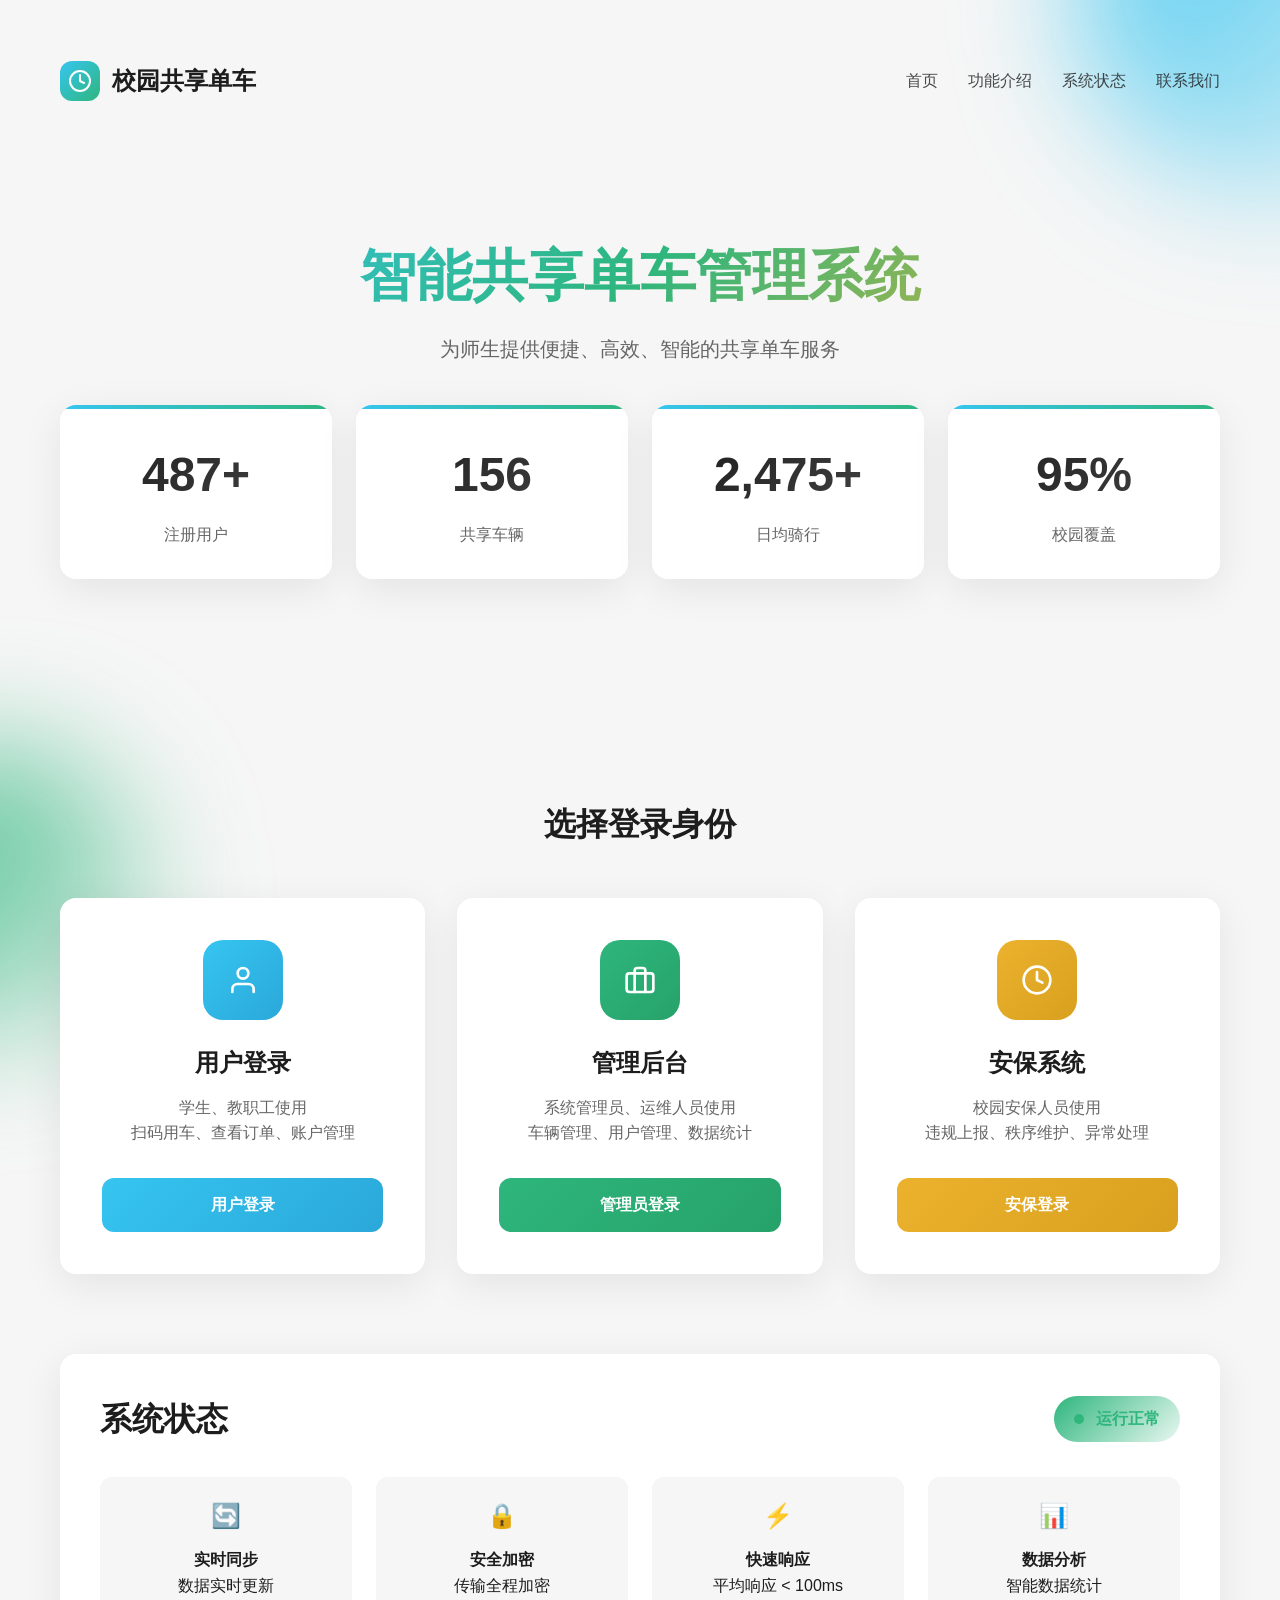
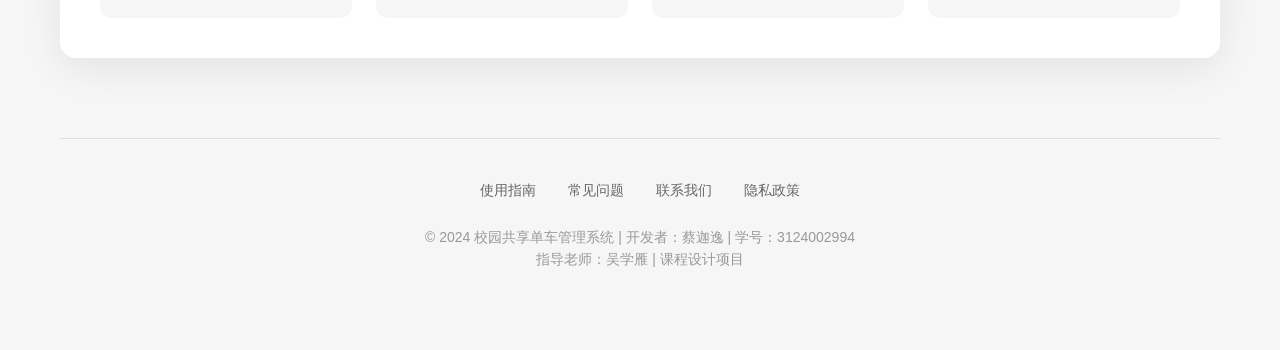
==== projects/bike-system/src/main/resources/static/index.html @ d414bac1 "Add-campus-bike-management-system" ====
<!DOCTYPE html>
<html lang="zh-CN">
<head>
    <meta charset="UTF-8">
    <meta name="viewport" content="width=device-width, initial-scale=1.0">
    <title>校园共享单车系统</title>
    <style>
        * {
            margin: 0;
            padding: 0;
            box-sizing: border-box;
            font-family: 'Microsoft YaHei', 'PingFang SC', 'Helvetica Neue', sans-serif;
        }

        :root {
            --primary: #36C5F0;    /* Slack蓝色 */
            --secondary: #2EB67D;  /* Slack绿色 */
            --accent: #ECB22E;     /* Slack黄色 */
            --danger: #E01E5A;     /* Slack红色 */
            --dark: #1D1D1D;       /* 深灰色 */
            --light: #F6F6F6;      /* 浅灰色 */
            --card-bg: #FFFFFF;    /* 卡片背景 */
            --shadow: 0 10px 40px rgba(0, 0, 0, 0.08);
            --radius: 16px;
        }

        body {
            background: var(--light);
            color: var(--dark);
            line-height: 1.6;
            min-height: 100vh;
            position: relative;
            overflow-x: hidden;
        }

        /* 背景装饰 */
        .bg-decorations {
            position: fixed;
            top: 0;
            left: 0;
            width: 100%;
            height: 100%;
            z-index: -1;
            pointer-events: none;
        }

        .bg-circle {
            position: absolute;
            border-radius: 50%;
            background: linear-gradient(135deg, var(--primary) 0%, rgba(54, 197, 240, 0.1) 100%);
            filter: blur(60px);
        }

        .circle-1 {
            width: 400px;
            height: 400px;
            top: -200px;
            right: -200px;
        }

        .circle-2 {
            width: 300px;
            height: 300px;
            bottom: -150px;
            left: -150px;
            background: linear-gradient(135deg, var(--secondary) 0%, rgba(46, 182, 125, 0.1) 100%);
        }

        /* 主容器 */
        .main-container {
            max-width: 1200px;
            margin: 0 auto;
            padding: 40px 20px;
            position: relative;
            z-index: 1;
        }

        /* 导航栏 */
        .navbar {
            display: flex;
            justify-content: space-between;
            align-items: center;
            padding: 20px 0;
            margin-bottom: 60px;
        }

        .logo {
            display: flex;
            align-items: center;
            gap: 12px;
            font-size: 24px;
            font-weight: 700;
            color: var(--dark);
            text-decoration: none;
        }

        .logo-icon {
            background: linear-gradient(135deg, var(--primary) 0%, var(--secondary) 100%);
            width: 40px;
            height: 40px;
            border-radius: 12px;
            display: flex;
            align-items: center;
            justify-content: center;
            color: white;
            font-size: 22px;
        }

        .nav-links {
            display: flex;
            gap: 30px;
            align-items: center;
        }

        .nav-link {
            color: var(--dark);
            text-decoration: none;
            font-weight: 500;
            font-size: 16px;
            opacity: 0.8;
            transition: all 0.3s ease;
            padding: 8px 0;
            position: relative;
        }

        .nav-link:hover {
            opacity: 1;
            color: var(--primary);
        }

        .nav-link.active {
            opacity: 1;
            color: var(--primary);
        }

        .nav-link.active::after {
            content: '';
            position: absolute;
            bottom: -2px;
            left: 0;
            width: 100%;
            height: 2px;
            background: var(--primary);
            border-radius: 1px;
        }

        /* 英雄区域 */
        .hero {
            text-align: center;
            padding: 60px 0;
            margin-bottom: 80px;
        }

        .hero h1 {
            font-size: 56px;
            font-weight: 800;
            line-height: 1.2;
            margin-bottom: 24px;
            background: linear-gradient(135deg, var(--primary) 0%, var(--secondary) 50%, var(--accent) 100%);
            -webkit-background-clip: text;
            -webkit-text-fill-color: transparent;
            background-clip: text;
        }

        .hero-subtitle {
            font-size: 20px;
            color: #666;
            max-width: 600px;
            margin: 0 auto 40px;
            line-height: 1.6;
        }

        /* 统计卡片 */
        .stats-grid {
            display: grid;
            grid-template-columns: repeat(auto-fit, minmax(250px, 1fr));
            gap: 24px;
            margin-bottom: 80px;
        }

        .stat-card {
            background: var(--card-bg);
            border-radius: var(--radius);
            padding: 32px;
            box-shadow: var(--shadow);
            transition: all 0.3s ease;
            text-align: center;
            position: relative;
            overflow: hidden;
        }

        .stat-card:hover {
            transform: translateY(-8px);
            box-shadow: 0 20px 60px rgba(0, 0, 0, 0.12);
        }

        .stat-card::before {
            content: '';
            position: absolute;
            top: 0;
            left: 0;
            width: 100%;
            height: 4px;
            background: linear-gradient(90deg, var(--primary) 0%, var(--secondary) 100%);
        }

        .stat-number {
            font-size: 48px;
            font-weight: 800;
            margin-bottom: 8px;
            background: linear-gradient(135deg, var(--dark) 0%, #444 100%);
            -webkit-background-clip: text;
            -webkit-text-fill-color: transparent;
        }

        .stat-label {
            font-size: 16px;
            color: #666;
            font-weight: 500;
        }

        /* 登录卡片 */
        .login-section {
            margin-bottom: 80px;
        }

        .section-title {
            font-size: 32px;
            font-weight: 700;
            text-align: center;
            margin-bottom: 48px;
            color: var(--dark);
        }

        .login-cards {
            display: grid;
            grid-template-columns: repeat(auto-fit, minmax(300px, 1fr));
            gap: 32px;
        }

        .login-card {
            background: var(--card-bg);
            border-radius: var(--radius);
            padding: 40px;
            box-shadow: var(--shadow);
            text-align: center;
            transition: all 0.3s ease;
            border: 2px solid transparent;
            position: relative;
            overflow: hidden;
        }

        .login-card:hover {
            transform: translateY(-8px);
            border-color: var(--primary);
            box-shadow: 0 20px 60px rgba(0, 0, 0, 0.1);
        }

        .login-icon {
            width: 80px;
            height: 80px;
            border-radius: 20px;
            display: flex;
            align-items: center;
            justify-content: center;
            margin: 0 auto 24px;
            font-size: 32px;
            color: white;
        }

        .login-card.user .login-icon {
            background: linear-gradient(135deg, var(--primary) 0%, #2AA8D9 100%);
        }

        .login-card.admin .login-icon {
            background: linear-gradient(135deg, var(--secondary) 0%, #26A269 100%);
        }

        .login-card.security .login-icon {
            background: linear-gradient(135deg, var(--accent) 0%, #D8A01E 100%);
        }

        .login-card h3 {
            font-size: 24px;
            font-weight: 700;
            margin-bottom: 12px;
            color: var(--dark);
        }

        .login-card p {
            color: #666;
            margin-bottom: 32px;
            line-height: 1.6;
        }

        .login-btn {
            display: inline-block;
            padding: 14px 32px;
            background: linear-gradient(135deg, var(--primary) 0%, var(--secondary) 100%);
            color: white;
            text-decoration: none;
            border-radius: 12px;
            font-weight: 600;
            font-size: 16px;
            transition: all 0.3s ease;
            border: none;
            cursor: pointer;
            width: 100%;
        }

        .login-btn:hover {
            transform: translateY(-2px);
            box-shadow: 0 10px 30px rgba(54, 197, 240, 0.3);
        }

        .login-card.user .login-btn {
            background: linear-gradient(135deg, var(--primary) 0%, #2AA8D9 100%);
        }

        .login-card.admin .login-btn {
            background: linear-gradient(135deg, var(--secondary) 0%, #26A269 100%);
        }

        .login-card.security .login-btn {
            background: linear-gradient(135deg, var(--accent) 0%, #D8A01E 100%);
        }

        /* 系统状态 */
        .system-status {
            background: var(--card-bg);
            border-radius: var(--radius);
            padding: 40px;
            box-shadow: var(--shadow);
            margin-bottom: 80px;
        }

        .status-header {
            display: flex;
            justify-content: space-between;
            align-items: center;
            margin-bottom: 32px;
        }

        .status-indicator {
            display: flex;
            align-items: center;
            gap: 12px;
            padding: 10px 20px;
            background: linear-gradient(135deg, var(--secondary) 0%, rgba(46, 182, 125, 0.1) 100%);
            border-radius: 50px;
            font-weight: 600;
            color: var(--secondary);
        }

        .status-dot {
            width: 10px;
            height: 10px;
            border-radius: 50%;
            background: var(--secondary);
            animation: pulse 2s infinite;
        }

        @keyframes pulse {
            0%, 100% { opacity: 1; }
            50% { opacity: 0.5; }
        }

        .status-grid {
            display: grid;
            grid-template-columns: repeat(auto-fit, minmax(200px, 1fr));
            gap: 24px;
        }

        .status-item {
            padding: 20px;
            background: var(--light);
            border-radius: 12px;
            display: flex;
            flex-direction: column;
            align-items: center;
            text-align: center;
        }

        .status-item .icon {
            font-size: 24px;
            margin-bottom: 12px;
            color: var(--primary);
        }

        /* 页脚 */
        footer {
            text-align: center;
            padding: 40px 0;
            color: #666;
            border-top: 1px solid rgba(0, 0, 0, 0.1);
            margin-top: 80px;
        }

        .footer-links {
            display: flex;
            justify-content: center;
            gap: 32px;
            margin-bottom: 24px;
        }

        .footer-link {
            color: #666;
            text-decoration: none;
            font-size: 14px;
            transition: color 0.3s ease;
        }

        .footer-link:hover {
            color: var(--primary);
        }

        .copyright {
            font-size: 14px;
            color: #999;
        }

        /* 响应式设计 */
        @media (max-width: 768px) {
            .navbar {
                flex-direction: column;
                gap: 20px;
                margin-bottom: 40px;
            }

            .nav-links {
                gap: 20px;
                flex-wrap: wrap;
                justify-content: center;
            }

            .hero h1 {
                font-size: 36px;
            }

            .hero-subtitle {
                font-size: 16px;
                padding: 0 20px;
            }

            .login-cards {
                grid-template-columns: 1fr;
                padding: 0 20px;
            }

            .stats-grid {
                grid-template-columns: 1fr;
                padding: 0 20px;
            }

            .system-status {
                margin: 0 20px 40px;
            }
        }
    </style>
</head>
<body>
<!-- 背景装饰 -->
<div class="bg-decorations">
    <div class="bg-circle circle-1"></div>
    <div class="bg-circle circle-2"></div>
</div>

<!-- 主容器 -->
<div class="main-container">
    <!-- 导航栏 -->
    <nav class="navbar">
        <a href="#" class="logo">
            <div class="logo-icon">
                <svg viewBox="0 0 24 24" width="24" height="24" stroke="currentColor" stroke-width="2" fill="none" stroke-linecap="round" stroke-linejoin="round">
                    <circle cx="12" cy="12" r="10"></circle>
                    <polyline points="12 6 12 12 16 14"></polyline>
                </svg>
            </div>
            <span>校园共享单车</span>
        </a>

        <div class="nav-links">
            <a href="#" class="nav-link active">首页</a>
            <a href="#features" class="nav-link">功能介绍</a>
            <a href="#status" class="nav-link">系统状态</a>
            <a href="#contact" class="nav-link">联系我们</a>
        </div>
    </nav>

    <!-- 英雄区域 -->
    <section class="hero">
        <h1>智能共享单车管理系统</h1>
        <p class="hero-subtitle">

            为师生提供便捷、高效、智能的共享单车服务
        </p>
        <div class="stats-grid">
            <div class="stat-card">
                <div class="stat-number" id="total-users">1500+</div>
                <div class="stat-label">注册用户</div>
            </div>
            <div class="stat-card">
                <div class="stat-number" id="total-bikes">500+</div>
                <div class="stat-label">共享车辆</div>
            </div>
            <div class="stat-card">
                <div class="stat-number" id="daily-rides">8000+</div>
                <div class="stat-label">日均骑行</div>
            </div>
            <div class="stat-card">
                <div class="stat-number" id="coverage">95%</div>
                <div class="stat-label">校园覆盖</div>
            </div>
        </div>
    </section>

    <!-- 登录卡片 -->
    <section class="login-section" id="features">
        <h2 class="section-title">选择登录身份</h2>
        <div class="login-cards">
            <!-- 用户登录 -->
            <div class="login-card user">
                <div class="login-icon">
                    <svg viewBox="0 0 24 24" width="32" height="32" stroke="currentColor" stroke-width="2" fill="none" stroke-linecap="round" stroke-linejoin="round">
                        <path d="M20 21v-2a4 4 0 0 0-4-4H8a4 4 0 0 0-4 4v2"></path>
                        <circle cx="12" cy="7" r="4"></circle>
                    </svg>
                </div>
                <h3>用户登录</h3>
                <p>
                    学生、教职工使用<br>
                    扫码用车、查看订单、账户管理
                </p>
                <a href="user-login.html" class="login-btn">用户登录</a>
            </div>

            <!-- 管理员登录 -->
            <div class="login-card admin">
                <div class="login-icon">
                    <svg viewBox="0 0 24 24" width="32" height="32" stroke="currentColor" stroke-width="2" fill="none" stroke-linecap="round" stroke-linejoin="round">
                        <rect x="2" y="7" width="20" height="14" rx="2" ry="2"></rect>
                        <path d="M16 21V5a2 2 0 0 0-2-2h-4a2 2 0 0 0-2 2v16"></path>
                    </svg>
                </div>
                <h3>管理后台</h3>
                <p>
                    系统管理员、运维人员使用<br>
                    车辆管理、用户管理、数据统计
                </p>
                <a href="admin-login.html" class="login-btn">管理员登录</a>
            </div>

            <!-- 安保登录 -->
            <div class="login-card security">
                <div class="login-icon">
                    <svg viewBox="0 0 24 24" width="32" height="32" stroke="currentColor" stroke-width="2" fill="none" stroke-linecap="round" stroke-linejoin="round">
                        <circle cx="12" cy="12" r="10"></circle>
                        <polyline points="12 6 12 12 16 14"></polyline>
                    </svg>
                </div>
                <h3>安保系统</h3>
                <p>
                    校园安保人员使用<br>
                    违规上报、秩序维护、异常处理
                </p>
                <a href="security-login.html" class="login-btn">安保登录</a>
            </div>
        </div>
    </section>

    <!-- 系统状态 -->
    <section class="system-status" id="status">
        <div class="status-header">
            <h2 class="section-title" style="text-align: left; margin: 0;">系统状态</h2>
            <div class="status-indicator">
                <span class="status-dot"></span>
                <span>运行正常</span>
            </div>
        </div>

        <div class="status-grid">
            <div class="status-item">
                <div class="icon">🔄</div>
                <h4>实时同步</h4>
                <p>数据实时更新</p>
            </div>
            <div class="status-item">
                <div class="icon">🔒</div>
                <h4>安全加密</h4>
                <p>传输全程加密</p>
            </div>
            <div class="status-item">
                <div class="icon">⚡</div>
                <h4>快速响应</h4>
                <p>平均响应 &lt; 100ms</p>
            </div>
            <div class="status-item">
                <div class="icon">📊</div>
                <h4>数据分析</h4>
                <p>智能数据统计</p>
            </div>
        </div>
    </section>

    <!-- 页脚 -->
    <footer id="contact">
        <div class="footer-links">
            <a href="#" class="footer-link">使用指南</a>
            <a href="#" class="footer-link">常见问题</a>
            <a href="#" class="footer-link">联系我们</a>
            <a href="#" class="footer-link">隐私政策</a>
        </div>
        <p class="copyright">
            © 2024 校园共享单车管理系统 | 开发者：蔡迦逸 | 学号：3124002994<br>
            指导老师：吴学雁 | 课程设计项目
        </p>
    </footer>
</div>

<script>
    // 简单的数字动画效果
    function animateNumber(element, target) {
        let current = 0;
        const increment = target / 50;
        const timer = setInterval(() => {
            current += increment;
            if (current >= target) {
                current = target;
                clearInterval(timer);
            }
            element.textContent = Math.floor(current).toLocaleString() + (target > 1000 ? '+' : '');
        }, 20);
    }

    // 页面加载后执行
    document.addEventListener('DOMContentLoaded', function() {
        // 导航栏滚动效果
        const navLinks = document.querySelectorAll('.nav-link');
        const sections = document.querySelectorAll('section');

        window.addEventListener('scroll', () => {
            let current = '';
            sections.forEach(section => {
                const sectionTop = section.offsetTop;
                const sectionHeight = section.clientHeight;
                if (scrollY >= sectionTop - 200) {
                    current = section.getAttribute('id');
                }
            });

            navLinks.forEach(link => {
                link.classList.remove('active');
                if (link.getAttribute('href').substring(1) === current) {
                    link.classList.add('active');
                }
            });
        });

        // 平滑滚动
        navLinks.forEach(link => {
            link.addEventListener('click', function(e) {
                e.preventDefault();
                const targetId = this.getAttribute('href').substring(1);
                const targetSection = document.getElementById(targetId);
                if (targetSection) {
                    window.scrollTo({
                        top: targetSection.offsetTop - 100,
                        behavior: 'smooth'
                    });
                }
            });
        });

        // 模拟数据加载（实际项目中应该调用API）
        setTimeout(() => {
            animateNumber(document.getElementById('total-users'), 1524);
            animateNumber(document.getElementById('total-bikes'), 523);
            animateNumber(document.getElementById('daily-rides'), 8250);
        }, 1000);

        // 检查系统状态
        checkSystemStatus();
    });

    // 检查系统状态
    async function checkSystemStatus() {
        try {
            // 这里可以调用你的健康检查API
            // const response = await fetch('/api/health');
            // 为了演示，我们直接设为正常
            const statusIndicator = document.querySelector('.status-indicator');
            const statusDot = document.querySelector('.status-dot');

            // 模拟API调用延迟
            setTimeout(() => {
                statusIndicator.innerHTML = `
                    <span class="status-dot"></span>
                    <span>运行正常</span>
                `;
            }, 500);

        } catch (error) {
            console.log('系统状态检查:', error.message);
        }
    }
</script>
</body>
</html>
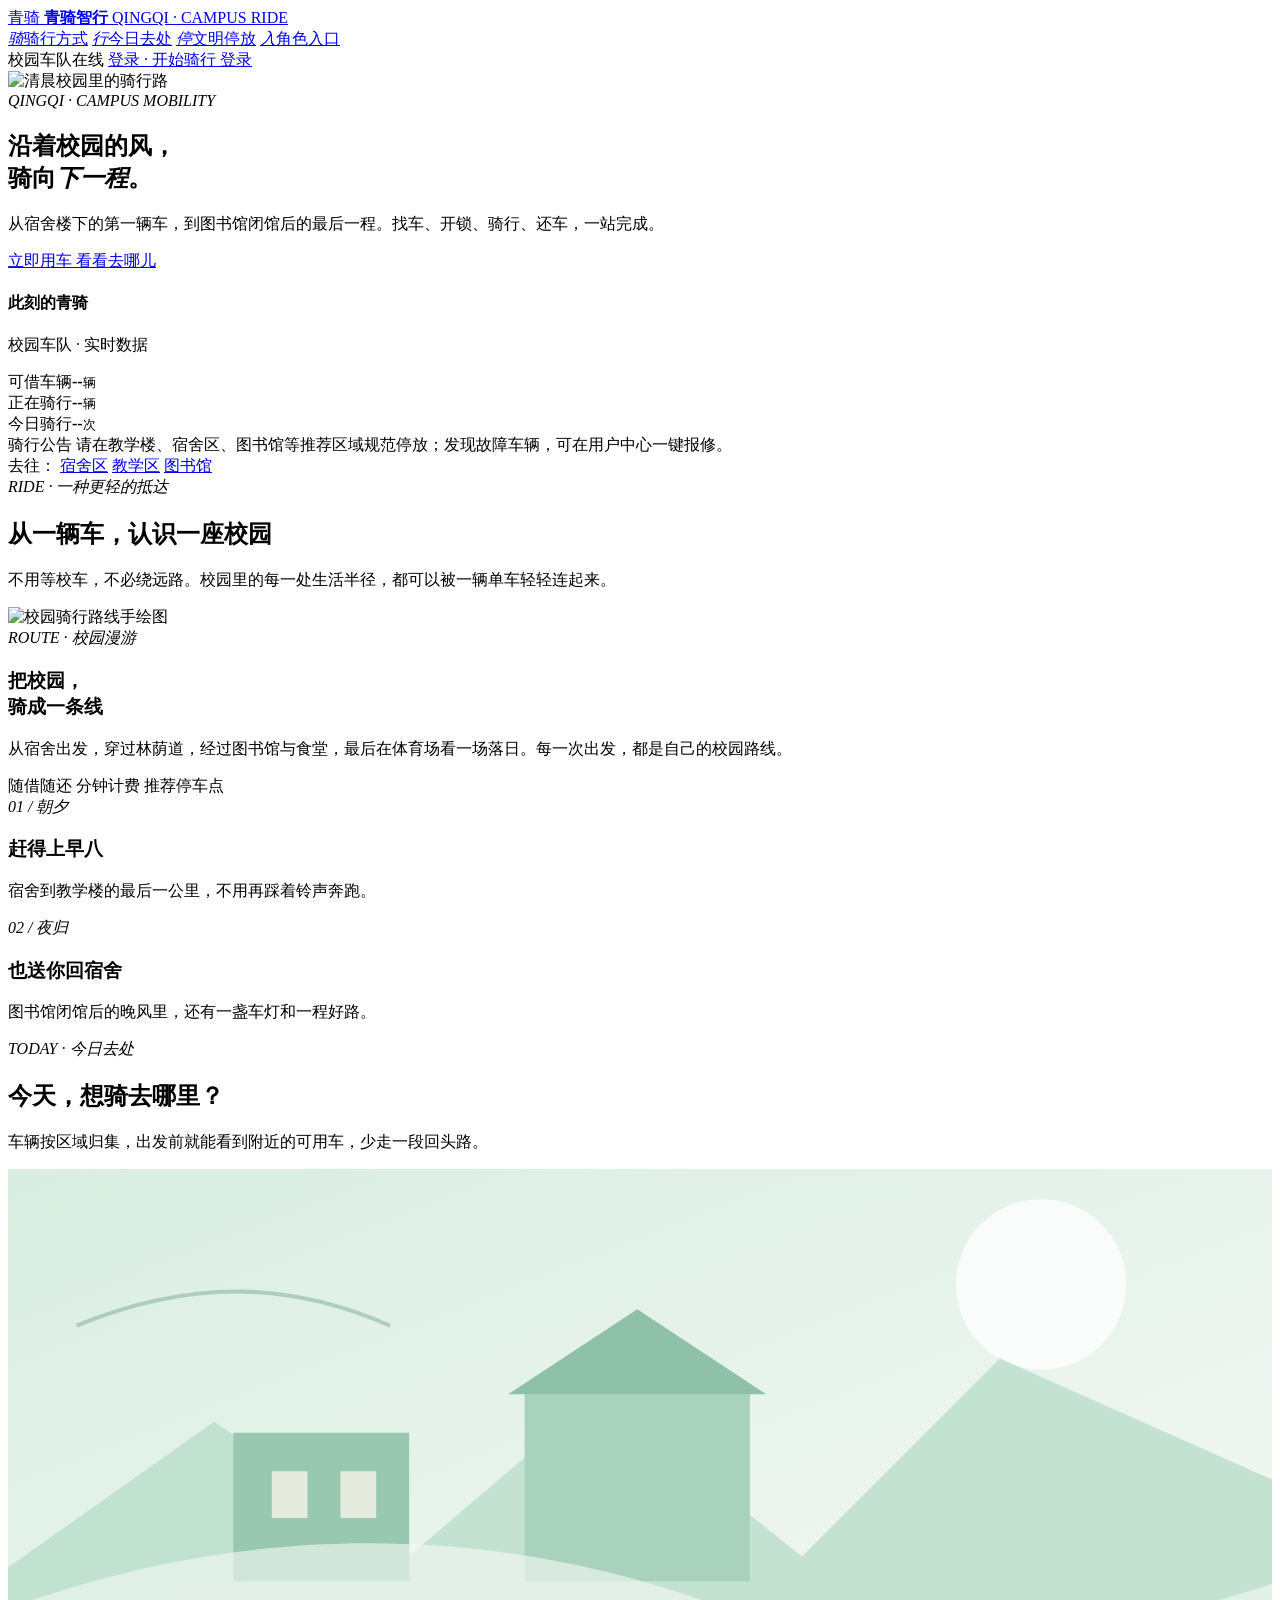
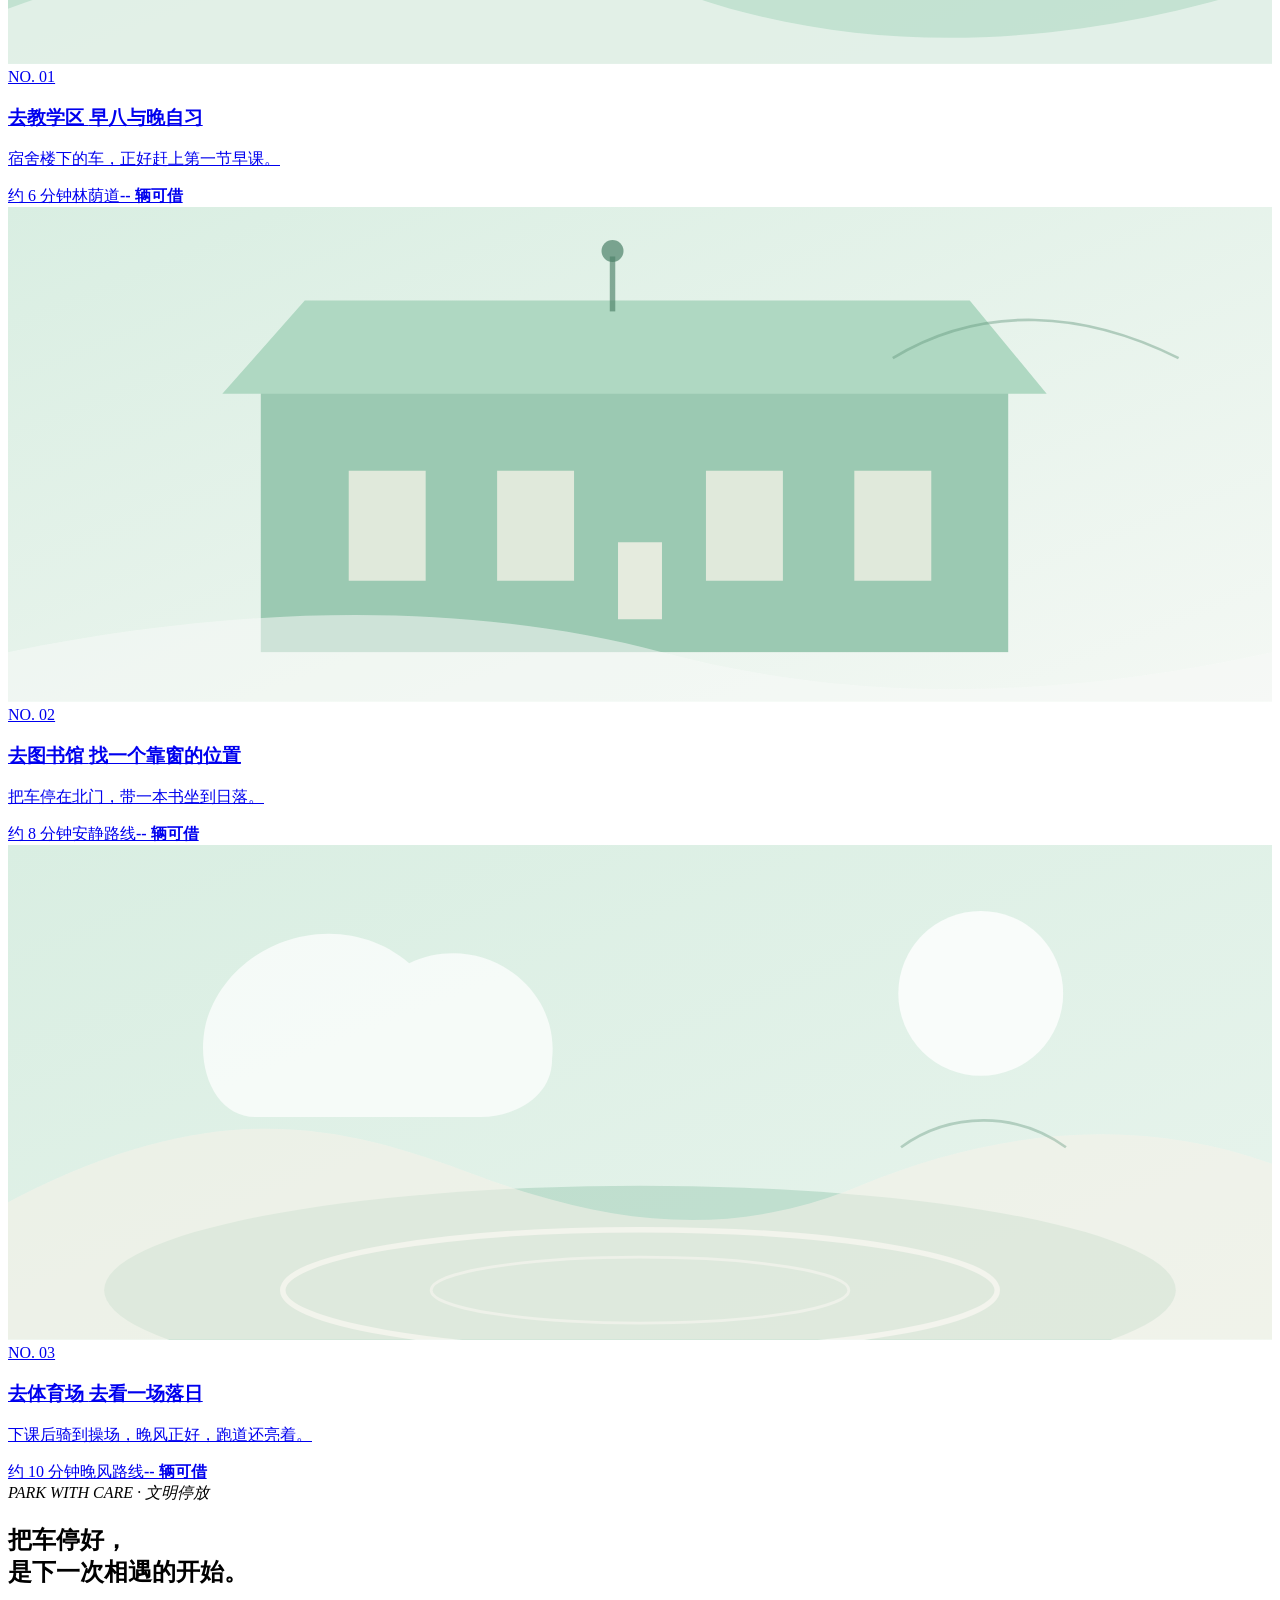
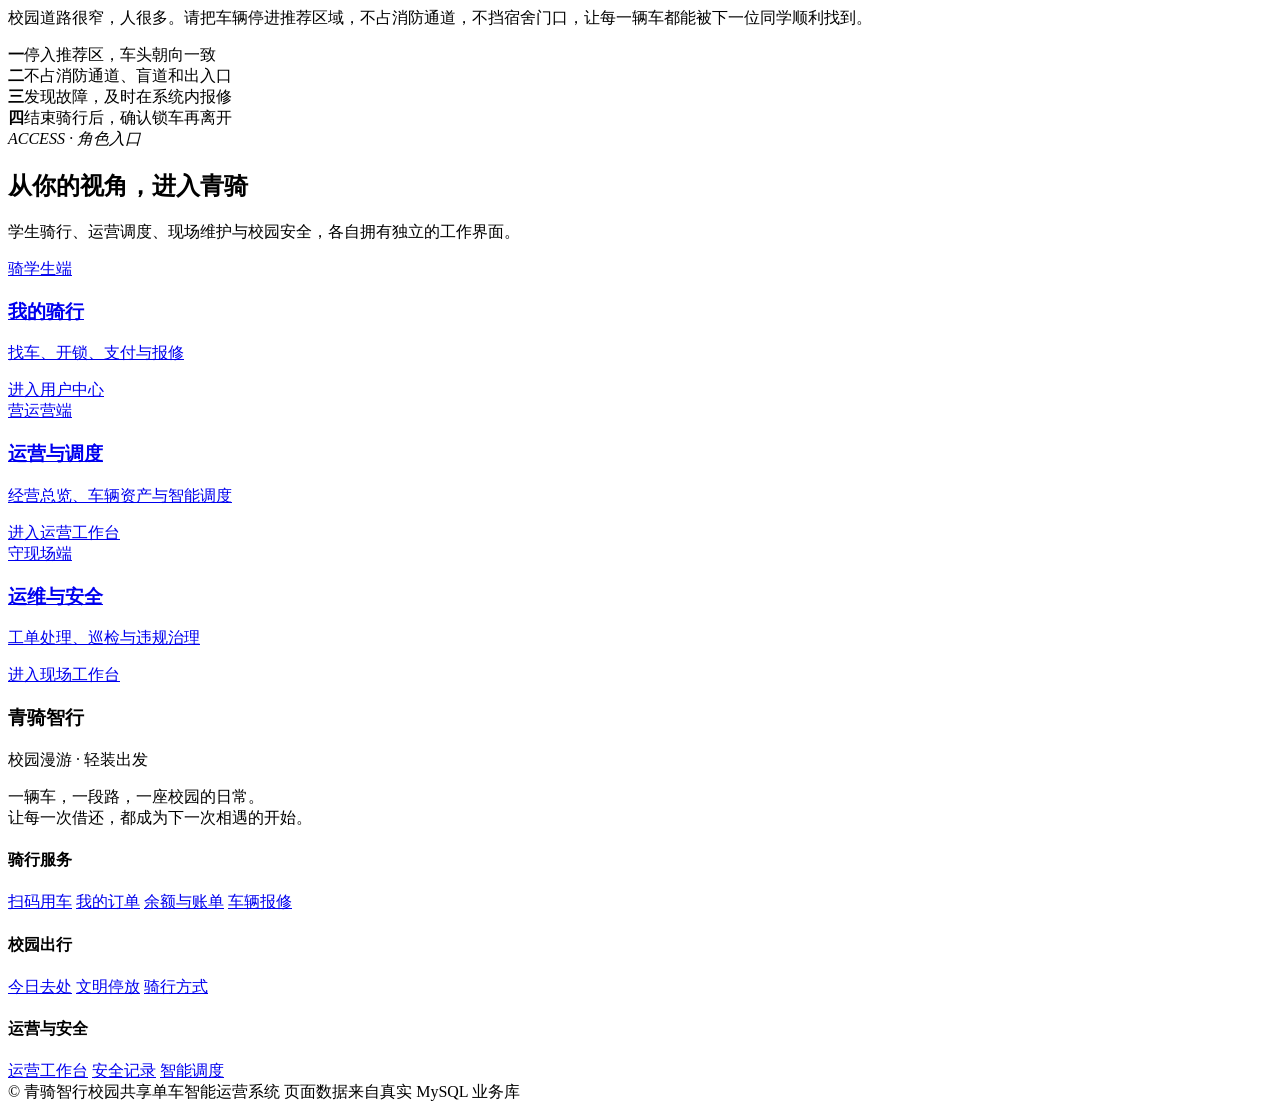
==== commit d4788ce2: "Sync-workspace-project-and-assets" ====
--- a/projects/bike-system/src/main/resources/static/index.html
+++ b/projects/bike-system/src/main/resources/static/index.html
@@ -1,708 +1,313 @@
 <!DOCTYPE html>
 <html lang="zh-CN">
 <head>
-    <meta charset="UTF-8">
-    <meta name="viewport" content="width=device-width, initial-scale=1.0">
-    <title>校园共享单车系统</title>
-    <style>
-        * {
-            margin: 0;
-            padding: 0;
-            box-sizing: border-box;
-            font-family: 'Microsoft YaHei', 'PingFang SC', 'Helvetica Neue', sans-serif;
-        }
-
-        :root {
-            --primary: #36C5F0;    /* Slack蓝色 */
-            --secondary: #2EB67D;  /* Slack绿色 */
-            --accent: #ECB22E;     /* Slack黄色 */
-            --danger: #E01E5A;     /* Slack红色 */
-            --dark: #1D1D1D;       /* 深灰色 */
-            --light: #F6F6F6;      /* 浅灰色 */
-            --card-bg: #FFFFFF;    /* 卡片背景 */
-            --shadow: 0 10px 40px rgba(0, 0, 0, 0.08);
-            --radius: 16px;
-        }
-
-        body {
-            background: var(--light);
-            color: var(--dark);
-            line-height: 1.6;
-            min-height: 100vh;
-            position: relative;
-            overflow-x: hidden;
-        }
-
-        /* 背景装饰 */
-        .bg-decorations {
-            position: fixed;
-            top: 0;
-            left: 0;
-            width: 100%;
-            height: 100%;
-            z-index: -1;
-            pointer-events: none;
-        }
-
-        .bg-circle {
-            position: absolute;
-            border-radius: 50%;
-            background: linear-gradient(135deg, var(--primary) 0%, rgba(54, 197, 240, 0.1) 100%);
-            filter: blur(60px);
-        }
-
-        .circle-1 {
-            width: 400px;
-            height: 400px;
-            top: -200px;
-            right: -200px;
-        }
-
-        .circle-2 {
-            width: 300px;
-            height: 300px;
-            bottom: -150px;
-            left: -150px;
-            background: linear-gradient(135deg, var(--secondary) 0%, rgba(46, 182, 125, 0.1) 100%);
-        }
-
-        /* 主容器 */
-        .main-container {
-            max-width: 1200px;
-            margin: 0 auto;
-            padding: 40px 20px;
-            position: relative;
-            z-index: 1;
-        }
-
-        /* 导航栏 */
-        .navbar {
-            display: flex;
-            justify-content: space-between;
-            align-items: center;
-            padding: 20px 0;
-            margin-bottom: 60px;
-        }
-
-        .logo {
-            display: flex;
-            align-items: center;
-            gap: 12px;
-            font-size: 24px;
-            font-weight: 700;
-            color: var(--dark);
-            text-decoration: none;
-        }
-
-        .logo-icon {
-            background: linear-gradient(135deg, var(--primary) 0%, var(--secondary) 100%);
-            width: 40px;
-            height: 40px;
-            border-radius: 12px;
-            display: flex;
-            align-items: center;
-            justify-content: center;
-            color: white;
-            font-size: 22px;
-        }
-
-        .nav-links {
-            display: flex;
-            gap: 30px;
-            align-items: center;
-        }
-
-        .nav-link {
-            color: var(--dark);
-            text-decoration: none;
-            font-weight: 500;
-            font-size: 16px;
-            opacity: 0.8;
-            transition: all 0.3s ease;
-            padding: 8px 0;
-            position: relative;
-        }
-
-        .nav-link:hover {
-            opacity: 1;
-            color: var(--primary);
-        }
-
-        .nav-link.active {
-            opacity: 1;
-            color: var(--primary);
-        }
-
-        .nav-link.active::after {
-            content: '';
-            position: absolute;
-            bottom: -2px;
-            left: 0;
-            width: 100%;
-            height: 2px;
-            background: var(--primary);
-            border-radius: 1px;
-        }
-
-        /* 英雄区域 */
-        .hero {
-            text-align: center;
-            padding: 60px 0;
-            margin-bottom: 80px;
-        }
-
-        .hero h1 {
-            font-size: 56px;
-            font-weight: 800;
-            line-height: 1.2;
-            margin-bottom: 24px;
-            background: linear-gradient(135deg, var(--primary) 0%, var(--secondary) 50%, var(--accent) 100%);
-            -webkit-background-clip: text;
-            -webkit-text-fill-color: transparent;
-            background-clip: text;
-        }
-
-        .hero-subtitle {
-            font-size: 20px;
-            color: #666;
-            max-width: 600px;
-            margin: 0 auto 40px;
-            line-height: 1.6;
-        }
-
-        /* 统计卡片 */
-        .stats-grid {
-            display: grid;
-            grid-template-columns: repeat(auto-fit, minmax(250px, 1fr));
-            gap: 24px;
-            margin-bottom: 80px;
-        }
-
-        .stat-card {
-            background: var(--card-bg);
-            border-radius: var(--radius);
-            padding: 32px;
-            box-shadow: var(--shadow);
-            transition: all 0.3s ease;
-            text-align: center;
-            position: relative;
-            overflow: hidden;
-        }
-
-        .stat-card:hover {
-            transform: translateY(-8px);
-            box-shadow: 0 20px 60px rgba(0, 0, 0, 0.12);
-        }
-
-        .stat-card::before {
-            content: '';
-            position: absolute;
-            top: 0;
-            left: 0;
-            width: 100%;
-            height: 4px;
-            background: linear-gradient(90deg, var(--primary) 0%, var(--secondary) 100%);
-        }
-
-        .stat-number {
-            font-size: 48px;
-            font-weight: 800;
-            margin-bottom: 8px;
-            background: linear-gradient(135deg, var(--dark) 0%, #444 100%);
-            -webkit-background-clip: text;
-            -webkit-text-fill-color: transparent;
-        }
-
-        .stat-label {
-            font-size: 16px;
-            color: #666;
-            font-weight: 500;
-        }
-
-        /* 登录卡片 */
-        .login-section {
-            margin-bottom: 80px;
-        }
-
-        .section-title {
-            font-size: 32px;
-            font-weight: 700;
-            text-align: center;
-            margin-bottom: 48px;
-            color: var(--dark);
-        }
-
-        .login-cards {
-            display: grid;
-            grid-template-columns: repeat(auto-fit, minmax(300px, 1fr));
-            gap: 32px;
-        }
-
-        .login-card {
-            background: var(--card-bg);
-            border-radius: var(--radius);
-            padding: 40px;
-            box-shadow: var(--shadow);
-            text-align: center;
-            transition: all 0.3s ease;
-            border: 2px solid transparent;
-            position: relative;
-            overflow: hidden;
-        }
-
-        .login-card:hover {
-            transform: translateY(-8px);
-            border-color: var(--primary);
-            box-shadow: 0 20px 60px rgba(0, 0, 0, 0.1);
-        }
-
-        .login-icon {
-            width: 80px;
-            height: 80px;
-            border-radius: 20px;
-            display: flex;
-            align-items: center;
-            justify-content: center;
-            margin: 0 auto 24px;
-            font-size: 32px;
-            color: white;
-        }
-
-        .login-card.user .login-icon {
-            background: linear-gradient(135deg, var(--primary) 0%, #2AA8D9 100%);
-        }
-
-        .login-card.admin .login-icon {
-            background: linear-gradient(135deg, var(--secondary) 0%, #26A269 100%);
-        }
-
-        .login-card.security .login-icon {
-            background: linear-gradient(135deg, var(--accent) 0%, #D8A01E 100%);
-        }
-
-        .login-card h3 {
-            font-size: 24px;
-            font-weight: 700;
-            margin-bottom: 12px;
-            color: var(--dark);
-        }
-
-        .login-card p {
-            color: #666;
-            margin-bottom: 32px;
-            line-height: 1.6;
-        }
-
-        .login-btn {
-            display: inline-block;
-            padding: 14px 32px;
-            background: linear-gradient(135deg, var(--primary) 0%, var(--secondary) 100%);
-            color: white;
-            text-decoration: none;
-            border-radius: 12px;
-            font-weight: 600;
-            font-size: 16px;
-            transition: all 0.3s ease;
-            border: none;
-            cursor: pointer;
-            width: 100%;
-        }
-
-        .login-btn:hover {
-            transform: translateY(-2px);
-            box-shadow: 0 10px 30px rgba(54, 197, 240, 0.3);
-        }
-
-        .login-card.user .login-btn {
-            background: linear-gradient(135deg, var(--primary) 0%, #2AA8D9 100%);
-        }
-
-        .login-card.admin .login-btn {
-            background: linear-gradient(135deg, var(--secondary) 0%, #26A269 100%);
-        }
-
-        .login-card.security .login-btn {
-            background: linear-gradient(135deg, var(--accent) 0%, #D8A01E 100%);
-        }
-
-        /* 系统状态 */
-        .system-status {
-            background: var(--card-bg);
-            border-radius: var(--radius);
-            padding: 40px;
-            box-shadow: var(--shadow);
-            margin-bottom: 80px;
-        }
-
-        .status-header {
-            display: flex;
-            justify-content: space-between;
-            align-items: center;
-            margin-bottom: 32px;
-        }
-
-        .status-indicator {
-            display: flex;
-            align-items: center;
-            gap: 12px;
-            padding: 10px 20px;
-            background: linear-gradient(135deg, var(--secondary) 0%, rgba(46, 182, 125, 0.1) 100%);
-            border-radius: 50px;
-            font-weight: 600;
-            color: var(--secondary);
-        }
-
-        .status-dot {
-            width: 10px;
-            height: 10px;
-            border-radius: 50%;
-            background: var(--secondary);
-            animation: pulse 2s infinite;
-        }
-
-        @keyframes pulse {
-            0%, 100% { opacity: 1; }
-            50% { opacity: 0.5; }
-        }
-
-        .status-grid {
-            display: grid;
-            grid-template-columns: repeat(auto-fit, minmax(200px, 1fr));
-            gap: 24px;
-        }
-
-        .status-item {
-            padding: 20px;
-            background: var(--light);
-            border-radius: 12px;
-            display: flex;
-            flex-direction: column;
-            align-items: center;
-            text-align: center;
-        }
-
-        .status-item .icon {
-            font-size: 24px;
-            margin-bottom: 12px;
-            color: var(--primary);
-        }
-
-        /* 页脚 */
-        footer {
-            text-align: center;
-            padding: 40px 0;
-            color: #666;
-            border-top: 1px solid rgba(0, 0, 0, 0.1);
-            margin-top: 80px;
-        }
-
-        .footer-links {
-            display: flex;
-            justify-content: center;
-            gap: 32px;
-            margin-bottom: 24px;
-        }
-
-        .footer-link {
-            color: #666;
-            text-decoration: none;
-            font-size: 14px;
-            transition: color 0.3s ease;
-        }
-
-        .footer-link:hover {
-            color: var(--primary);
-        }
-
-        .copyright {
-            font-size: 14px;
-            color: #999;
-        }
-
-        /* 响应式设计 */
-        @media (max-width: 768px) {
-            .navbar {
-                flex-direction: column;
-                gap: 20px;
-                margin-bottom: 40px;
-            }
-
-            .nav-links {
-                gap: 20px;
-                flex-wrap: wrap;
-                justify-content: center;
-            }
-
-            .hero h1 {
-                font-size: 36px;
-            }
-
-            .hero-subtitle {
-                font-size: 16px;
-                padding: 0 20px;
-            }
-
-            .login-cards {
-                grid-template-columns: 1fr;
-                padding: 0 20px;
-            }
-
-            .stats-grid {
-                grid-template-columns: 1fr;
-                padding: 0 20px;
-            }
-
-            .system-status {
-                margin: 0 20px 40px;
-            }
-        }
-    </style>
+  <meta charset="UTF-8">
+  <meta name="viewport" content="width=device-width, initial-scale=1.0">
+  <meta name="description" content="青骑智行校园共享单车，在校园里自由借还，规范停放，轻松抵达每一处。">
+  <title>青骑智行 · 校园共享单车</title>
+  <link rel="stylesheet" href="/css/app.css">
+  <link rel="stylesheet" href="/css/rider.css">
 </head>
 <body>
-<!-- 背景装饰 -->
-<div class="bg-decorations">
-    <div class="bg-circle circle-1"></div>
-    <div class="bg-circle circle-2"></div>
-</div>
-
-<!-- 主容器 -->
-<div class="main-container">
-    <!-- 导航栏 -->
-    <nav class="navbar">
-        <a href="#" class="logo">
-            <div class="logo-icon">
-                <svg viewBox="0 0 24 24" width="24" height="24" stroke="currentColor" stroke-width="2" fill="none" stroke-linecap="round" stroke-linejoin="round">
-                    <circle cx="12" cy="12" r="10"></circle>
-                    <polyline points="12 6 12 12 16 14"></polyline>
-                </svg>
-            </div>
-            <span>校园共享单车</span>
-        </a>
-
-        <div class="nav-links">
-            <a href="#" class="nav-link active">首页</a>
-            <a href="#features" class="nav-link">功能介绍</a>
-            <a href="#status" class="nav-link">系统状态</a>
-            <a href="#contact" class="nav-link">联系我们</a>
-        </div>
-    </nav>
-
-    <!-- 英雄区域 -->
-    <section class="hero">
-        <h1>智能共享单车管理系统</h1>
-        <p class="hero-subtitle">
-
-            为师生提供便捷、高效、智能的共享单车服务
-        </p>
-        <div class="stats-grid">
-            <div class="stat-card">
-                <div class="stat-number" id="total-users">1500+</div>
-                <div class="stat-label">注册用户</div>
-            </div>
-            <div class="stat-card">
-                <div class="stat-number" id="total-bikes">500+</div>
-                <div class="stat-label">共享车辆</div>
-            </div>
-            <div class="stat-card">
-                <div class="stat-number" id="daily-rides">8000+</div>
-                <div class="stat-label">日均骑行</div>
-            </div>
-            <div class="stat-card">
-                <div class="stat-number" id="coverage">95%</div>
-                <div class="stat-label">校园覆盖</div>
-            </div>
-        </div>
-    </section>
-
-    <!-- 登录卡片 -->
-    <section class="login-section" id="features">
-        <h2 class="section-title">选择登录身份</h2>
-        <div class="login-cards">
-            <!-- 用户登录 -->
-            <div class="login-card user">
-                <div class="login-icon">
-                    <svg viewBox="0 0 24 24" width="32" height="32" stroke="currentColor" stroke-width="2" fill="none" stroke-linecap="round" stroke-linejoin="round">
-                        <path d="M20 21v-2a4 4 0 0 0-4-4H8a4 4 0 0 0-4 4v2"></path>
-                        <circle cx="12" cy="7" r="4"></circle>
-                    </svg>
-                </div>
-                <h3>用户登录</h3>
-                <p>
-                    学生、教职工使用<br>
-                    扫码用车、查看订单、账户管理
-                </p>
-                <a href="user-login.html" class="login-btn">用户登录</a>
-            </div>
-
-            <!-- 管理员登录 -->
-            <div class="login-card admin">
-                <div class="login-icon">
-                    <svg viewBox="0 0 24 24" width="32" height="32" stroke="currentColor" stroke-width="2" fill="none" stroke-linecap="round" stroke-linejoin="round">
-                        <rect x="2" y="7" width="20" height="14" rx="2" ry="2"></rect>
-                        <path d="M16 21V5a2 2 0 0 0-2-2h-4a2 2 0 0 0-2 2v16"></path>
-                    </svg>
-                </div>
-                <h3>管理后台</h3>
-                <p>
-                    系统管理员、运维人员使用<br>
-                    车辆管理、用户管理、数据统计
-                </p>
-                <a href="admin-login.html" class="login-btn">管理员登录</a>
-            </div>
-
-            <!-- 安保登录 -->
-            <div class="login-card security">
-                <div class="login-icon">
-                    <svg viewBox="0 0 24 24" width="32" height="32" stroke="currentColor" stroke-width="2" fill="none" stroke-linecap="round" stroke-linejoin="round">
-                        <circle cx="12" cy="12" r="10"></circle>
-                        <polyline points="12 6 12 12 16 14"></polyline>
-                    </svg>
-                </div>
-                <h3>安保系统</h3>
-                <p>
-                    校园安保人员使用<br>
-                    违规上报、秩序维护、异常处理
-                </p>
-                <a href="security-login.html" class="login-btn">安保登录</a>
-            </div>
-        </div>
-    </section>
-
-    <!-- 系统状态 -->
-    <section class="system-status" id="status">
-        <div class="status-header">
-            <h2 class="section-title" style="text-align: left; margin: 0;">系统状态</h2>
-            <div class="status-indicator">
-                <span class="status-dot"></span>
-                <span>运行正常</span>
-            </div>
-        </div>
-
-        <div class="status-grid">
-            <div class="status-item">
-                <div class="icon">🔄</div>
-                <h4>实时同步</h4>
-                <p>数据实时更新</p>
-            </div>
-            <div class="status-item">
-                <div class="icon">🔒</div>
-                <h4>安全加密</h4>
-                <p>传输全程加密</p>
-            </div>
-            <div class="status-item">
-                <div class="icon">⚡</div>
-                <h4>快速响应</h4>
-                <p>平均响应 &lt; 100ms</p>
-            </div>
-            <div class="status-item">
-                <div class="icon">📊</div>
-                <h4>数据分析</h4>
-                <p>智能数据统计</p>
-            </div>
-        </div>
-    </section>
-
-    <!-- 页脚 -->
-    <footer id="contact">
-        <div class="footer-links">
-            <a href="#" class="footer-link">使用指南</a>
-            <a href="#" class="footer-link">常见问题</a>
-            <a href="#" class="footer-link">联系我们</a>
-            <a href="#" class="footer-link">隐私政策</a>
-        </div>
-        <p class="copyright">
-            © 2024 校园共享单车管理系统 | 开发者：蔡迦逸 | 学号：3124002994<br>
-            指导老师：吴学雁 | 课程设计项目
-        </p>
-    </footer>
-</div>
-
-<script>
-    // 简单的数字动画效果
-    function animateNumber(element, target) {
-        let current = 0;
-        const increment = target / 50;
-        const timer = setInterval(() => {
-            current += increment;
-            if (current >= target) {
-                current = target;
-                clearInterval(timer);
-            }
-            element.textContent = Math.floor(current).toLocaleString() + (target > 1000 ? '+' : '');
-        }, 20);
-    }
-
-    // 页面加载后执行
-    document.addEventListener('DOMContentLoaded', function() {
-        // 导航栏滚动效果
-        const navLinks = document.querySelectorAll('.nav-link');
-        const sections = document.querySelectorAll('section');
-
-        window.addEventListener('scroll', () => {
-            let current = '';
-            sections.forEach(section => {
-                const sectionTop = section.offsetTop;
-                const sectionHeight = section.clientHeight;
-                if (scrollY >= sectionTop - 200) {
-                    current = section.getAttribute('id');
-                }
-            });
-
-            navLinks.forEach(link => {
-                link.classList.remove('active');
-                if (link.getAttribute('href').substring(1) === current) {
-                    link.classList.add('active');
-                }
-            });
-        });
-
-        // 平滑滚动
-        navLinks.forEach(link => {
-            link.addEventListener('click', function(e) {
-                e.preventDefault();
-                const targetId = this.getAttribute('href').substring(1);
-                const targetSection = document.getElementById(targetId);
-                if (targetSection) {
-                    window.scrollTo({
-                        top: targetSection.offsetTop - 100,
-                        behavior: 'smooth'
-                    });
-                }
-            });
-        });
-
-        // 模拟数据加载（实际项目中应该调用API）
-        setTimeout(() => {
-            animateNumber(document.getElementById('total-users'), 1524);
-            animateNumber(document.getElementById('total-bikes'), 523);
-            animateNumber(document.getElementById('daily-rides'), 8250);
-        }, 1000);
-
-        // 检查系统状态
-        checkSystemStatus();
-    });
-
-    // 检查系统状态
-    async function checkSystemStatus() {
-        try {
-            // 这里可以调用你的健康检查API
-            // const response = await fetch('/api/health');
-            // 为了演示，我们直接设为正常
-            const statusIndicator = document.querySelector('.status-indicator');
-            const statusDot = document.querySelector('.status-dot');
-
-            // 模拟API调用延迟
-            setTimeout(() => {
-                statusIndicator.innerHTML = `
-                    <span class="status-dot"></span>
-                    <span>运行正常</span>
-                `;
-            }, 500);
-
-        } catch (error) {
-            console.log('系统状态检查:', error.message);
-        }
-    }
-</script>
+  <header class="wd-header">
+    <div class="wd-container wd-header-inner">
+      <a class="wd-brand" href="/" aria-label="青骑智行首页">
+        <span class="wd-seal">青骑</span>
+        <span class="wd-brand-copy">
+          <b>青骑智行</b>
+          <span>QINGQI · CAMPUS RIDE</span>
+        </span>
+      </a>
+      <nav class="wd-nav">
+        <a href="#ride"><i class="wd-nav-glyph">骑</i>骑行方式</a>
+        <a href="#routes"><i class="wd-nav-glyph">行</i>今日去处</a>
+        <a href="#safety"><i class="wd-nav-glyph">停</i>文明停放</a>
+        <a href="#access"><i class="wd-nav-glyph">入</i>角色入口</a>
+      </nav>
+      <div class="wd-header-right">
+        <span class="wd-live"><i></i><span id="system-status">校园车队在线</span></span>
+        <a class="wd-login-btn" href="/login.html">
+          <span class="wd-login-full">登录 · 开始骑行</span>
+          <span class="wd-login-compact">登录</span>
+          <span data-icon="arrow-right"></span>
+        </a>
+      </div>
+    </div>
+  </header>
+
+  <main>
+    <section class="wd-hero">
+      <img class="wd-hero-bg" src="/images/campus-ride-hero.svg" alt="清晨校园里的骑行路">
+      <div class="wd-hero-mask"></div>
+      <div class="wd-container wd-hero-inner">
+        <div class="wd-hero-copy">
+          <em class="wd-hero-eyebrow">QINGQI · CAMPUS MOBILITY</em>
+          <h1>沿着校园的风，<br>骑向<em>下一程</em>。</h1>
+          <p>从宿舍楼下的第一辆车，到图书馆闭馆后的最后一程。找车、开锁、骑行、还车，一站完成。</p>
+          <div class="wd-hero-actions">
+            <a class="wd-btn wd-btn-primary" href="/login.html?role=user">
+              立即用车
+              <span data-icon="arrow-right"></span>
+            </a>
+            <a class="wd-btn wd-btn-outline-light" href="#routes">看看去哪儿</a>
+          </div>
+        </div>
+        <aside class="wd-hero-side">
+          <div class="wd-live-card">
+            <h4>此刻的青骑</h4>
+            <p>校园车队 · 实时数据</p>
+            <div class="wd-live-list">
+              <div><span>可借车辆</span><b id="hero-available">--</b><small>辆</small></div>
+              <div><span>正在骑行</span><b id="hero-inuse">--</b><small>辆</small></div>
+              <div><span>今日骑行</span><b id="hero-orders">--</b><small>次</small></div>
+            </div>
+          </div>
+        </aside>
+      </div>
+    </section>
+
+    <div class="wd-container wd-notice">
+      <span class="wd-notice-tag"><span data-icon="bell"></span> 骑行公告</span>
+      <span class="wd-notice-text">请在教学楼、宿舍区、图书馆等推荐区域规范停放；发现故障车辆，可在用户中心一键报修。</span>
+      <div class="wd-hot">
+        <span>去往：</span>
+        <a href="/login.html?role=user">宿舍区</a>
+        <a href="/login.html?role=user">教学区</a>
+        <a href="/login.html?role=user">图书馆</a>
+      </div>
+    </div>
+
+    <section class="wd-section wd-container" id="ride">
+      <div class="wd-sec-head">
+        <div class="wd-sec-title">
+          <em class="wd-eyebrow">RIDE · 一种更轻的抵达</em>
+          <h2>从一辆车，认识一座校园</h2>
+          <div class="wd-diamond-line"><i></i><i></i><i></i><i></i></div>
+        </div>
+        <p class="wd-sec-intro">不用等校车，不必绕远路。校园里的每一处生活半径，都可以被一辆单车轻轻连起来。</p>
+      </div>
+
+      <div class="wd-feature-strip">
+        <article class="wd-feature-main">
+          <div class="wd-feature-visual">
+            <img src="/images/campus-route-map.svg" alt="校园骑行路线手绘图">
+          </div>
+          <div class="wd-feature-copy">
+            <em>ROUTE · 校园漫游</em>
+            <h3>把校园，<br>骑成一条线</h3>
+            <p>从宿舍出发，穿过林荫道，经过图书馆与食堂，最后在体育场看一场落日。每一次出发，都是自己的校园路线。</p>
+            <div class="wd-feature-tags">
+              <span class="wd-tag">随借随还</span>
+              <span class="wd-tag">分钟计费</span>
+              <span class="wd-tag">推荐停车点</span>
+            </div>
+          </div>
+        </article>
+        <div class="wd-feature-list">
+          <article class="wd-small-feature">
+            <div class="wd-small-feature-head">
+              <span data-icon="clock"></span>
+              <i>01 / 朝夕</i>
+            </div>
+            <div>
+              <h3>赶得上早八</h3>
+              <p>宿舍到教学楼的最后一公里，不用再踩着铃声奔跑。</p>
+            </div>
+          </article>
+          <article class="wd-small-feature">
+            <div class="wd-small-feature-head">
+              <span data-icon="moon"></span>
+              <i>02 / 夜归</i>
+            </div>
+            <div>
+              <h3>也送你回宿舍</h3>
+              <p>图书馆闭馆后的晚风里，还有一盏车灯和一程好路。</p>
+            </div>
+          </article>
+        </div>
+      </div>
+    </section>
+
+    <section class="wd-section wd-container" id="routes">
+      <div class="wd-sec-head">
+        <div class="wd-sec-title">
+          <em class="wd-eyebrow">TODAY · 今日去处</em>
+          <h2>今天，想骑去哪里？</h2>
+          <div class="wd-diamond-line"><i></i><i></i><i></i><i></i></div>
+        </div>
+        <p class="wd-sec-intro">车辆按区域归集，出发前就能看到附近的可用车，少走一段回头路。</p>
+      </div>
+
+      <div class="wd-route-grid">
+        <a class="wd-route-card" href="/login.html?role=user">
+          <div class="wd-route-art">
+            <svg viewBox="0 0 460 180" preserveAspectRatio="none" aria-hidden="true">
+              <defs>
+                <linearGradient id="route-a" x1="0" y1="0" x2="1" y2="1">
+                  <stop stop-color="#d9eee2"/><stop offset="1" stop-color="#f4f8f4"/>
+                </linearGradient>
+              </defs>
+              <rect width="460" height="180" fill="url(#route-a)"/>
+              <circle cx="376" cy="42" r="31" fill="#ffffff" opacity=".8"/>
+              <path d="M0 145 75 92l72 48 68-58 74 59 72-72 99 44v67H0Z" fill="#bfe0cf" opacity=".9"/>
+              <path d="M82 150V96h64v54z" fill="#99c8b0"/><path d="M96 110h13v17H96zM121 110h13v17h-13z" fill="#f8f4ea" opacity=".8"/>
+              <path d="M188 150V80h82v70z" fill="#a9d2bd"/><path d="m182 82 47-31 47 31z" fill="#8fc1a8"/>
+              <path d="M0 160c96-35 182-27 250-4s142 17 210-5v29H0z" fill="#f7faf7" opacity=".6"/>
+              <path d="M25 57c44-18 80-15 114 0" fill="none" stroke="#5f937a" stroke-opacity=".38" stroke-width="1.5"/>
+            </svg>
+            <span class="wd-route-index">NO. 01</span>
+          </div>
+          <div class="wd-route-body">
+            <h3>去教学区 <span>早八与晚自习</span></h3>
+            <p>宿舍楼下的车，正好赶上第一节早课。</p>
+            <div class="wd-route-meta"><span>约 6 分钟</span><span>林荫道</span><b id="route-teaching">-- 辆可借</b></div>
+          </div>
+        </a>
+
+        <a class="wd-route-card" href="/login.html?role=user">
+          <div class="wd-route-art">
+            <svg viewBox="0 0 460 180" preserveAspectRatio="none" aria-hidden="true">
+              <defs>
+                <linearGradient id="route-b" x1="0" y1="0" x2="1" y2="1">
+                  <stop stop-color="#d9eee2"/><stop offset="1" stop-color="#f4f8f4"/>
+                </linearGradient>
+              </defs>
+              <rect width="460" height="180" fill="url(#route-b)"/>
+              <rect x="92" y="66" width="272" height="96" fill="#9bc9b2"/>
+              <path d="M78 68h300l-28-34H108z" fill="#afd8c2"/>
+              <path d="M220 38V18" stroke="#4d8269" stroke-opacity=".65" stroke-width="2"/>
+              <circle cx="220" cy="16" r="4" fill="#4d8269" opacity=".7"/>
+              <path d="M124 96h28v40h-28zM178 96h28v40h-28zM254 96h28v40h-28zM308 96h28v40h-28z" fill="#f8f4ea" opacity=".74"/>
+              <path d="M222 150v-28h16v28z" fill="#f8f4ea" opacity=".8"/>
+              <path d="M0 162c88-18 170-18 238 0s140 18 222 0v18H0z" fill="#f7faf7" opacity=".55"/>
+              <path d="M322 55c33-20 70-17 104 0" fill="none" stroke="#5f937a" stroke-opacity=".42"/>
+            </svg>
+            <span class="wd-route-index">NO. 02</span>
+          </div>
+          <div class="wd-route-body">
+            <h3>去图书馆 <span>找一个靠窗的位置</span></h3>
+            <p>把车停在北门，带一本书坐到日落。</p>
+            <div class="wd-route-meta"><span>约 8 分钟</span><span>安静路线</span><b id="route-library">-- 辆可借</b></div>
+          </div>
+        </a>
+
+        <a class="wd-route-card" href="/login.html?role=user">
+          <div class="wd-route-art">
+            <svg viewBox="0 0 460 180" preserveAspectRatio="none" aria-hidden="true">
+              <defs>
+                <linearGradient id="route-c" x1="0" y1="0" x2="1" y2="1">
+                  <stop stop-color="#d9eee2"/><stop offset="1" stop-color="#e8f4ed"/>
+                </linearGradient>
+              </defs>
+              <rect width="460" height="180" fill="url(#route-c)"/>
+              <ellipse cx="230" cy="162" rx="195" ry="38" fill="#a5d0ba" opacity=".55"/>
+              <ellipse cx="230" cy="162" rx="130" ry="22" fill="none" stroke="#ffffff" stroke-opacity=".72" stroke-width="2"/>
+              <ellipse cx="230" cy="162" rx="76" ry="12" fill="none" stroke="#ffffff" stroke-opacity=".54"/>
+              <path d="M0 130c76-40 122-28 170-10s92 24 140 4 100-26 150-8v64H0z" fill="#f7f3e9" opacity=".55"/>
+              <path d="M72 65c8-30 48-44 74-22 26-12 55 8 52 35 0 14-14 21-26 21H90c-14 0-22-17-18-34z" fill="#ffffff" opacity=".72"/>
+              <circle cx="354" cy="54" r="30" fill="#ffffff" opacity=".8"/>
+              <path d="M325 110c18-13 42-13 60 0" fill="none" stroke="#5f937a" stroke-opacity=".38"/>
+            </svg>
+            <span class="wd-route-index">NO. 03</span>
+          </div>
+          <div class="wd-route-body">
+            <h3>去体育场 <span>去看一场落日</span></h3>
+            <p>下课后骑到操场，晚风正好，跑道还亮着。</p>
+            <div class="wd-route-meta"><span>约 10 分钟</span><span>晚风路线</span><b id="route-sports">-- 辆可借</b></div>
+          </div>
+        </a>
+      </div>
+    </section>
+
+    <section class="wd-safety-band" id="safety">
+      <div class="wd-container wd-safety-inner">
+        <div class="wd-safety-copy">
+          <em>PARK WITH CARE · 文明停放</em>
+          <h2>把车停好，<br>是下一次相遇的开始。</h2>
+          <p>校园道路很窄，人很多。请把车辆停进推荐区域，不占消防通道，不挡宿舍门口，让每一辆车都能被下一位同学顺利找到。</p>
+        </div>
+        <div class="wd-safety-rules">
+          <div class="wd-safety-rule"><b>一</b><span>停入推荐区，车头朝向一致</span></div>
+          <div class="wd-safety-rule"><b>二</b><span>不占消防通道、盲道和出入口</span></div>
+          <div class="wd-safety-rule"><b>三</b><span>发现故障，及时在系统内报修</span></div>
+          <div class="wd-safety-rule"><b>四</b><span>结束骑行后，确认锁车再离开</span></div>
+        </div>
+      </div>
+    </section>
+
+    <section class="wd-section wd-container" id="access">
+      <div class="wd-sec-head">
+        <div class="wd-sec-title">
+          <em class="wd-eyebrow">ACCESS · 角色入口</em>
+          <h2>从你的视角，进入青骑</h2>
+          <div class="wd-diamond-line"><i></i><i></i><i></i><i></i></div>
+        </div>
+        <p class="wd-sec-intro">学生骑行、运营调度、现场维护与校园安全，各自拥有独立的工作界面。</p>
+      </div>
+      <div class="wd-role-strip">
+        <a class="wd-role-entry" href="/login.html?role=user">
+          <div>
+            <div class="wd-role-entry-top"><span class="wd-role-glyph">骑</span><span class="wd-tag">学生端</span></div>
+            <h3>我的骑行</h3>
+            <p>找车、开锁、支付与报修</p>
+          </div>
+          <div class="wd-role-link">进入用户中心 <span data-icon="arrow-right"></span></div>
+        </a>
+        <a class="wd-role-entry" href="/login.html?role=admin">
+          <div>
+            <div class="wd-role-entry-top"><span class="wd-role-glyph">营</span><span class="wd-tag">运营端</span></div>
+            <h3>运营与调度</h3>
+            <p>经营总览、车辆资产与智能调度</p>
+          </div>
+          <div class="wd-role-link">进入运营工作台 <span data-icon="arrow-right"></span></div>
+        </a>
+        <a class="wd-role-entry" href="/login.html?role=security">
+          <div>
+            <div class="wd-role-entry-top"><span class="wd-role-glyph">守</span><span class="wd-tag">现场端</span></div>
+            <h3>运维与安全</h3>
+            <p>工单处理、巡检与违规治理</p>
+          </div>
+          <div class="wd-role-link">进入现场工作台 <span data-icon="arrow-right"></span></div>
+        </a>
+      </div>
+    </section>
+  </main>
+
+  <footer class="wd-footer">
+    <div class="wd-footer-pattern"></div>
+    <div class="wd-container wd-footer-grid">
+      <div class="wd-footer-brand">
+        <h3>青骑智行</h3>
+        <p class="slogan">校园漫游 · 轻装出发</p>
+        <p>一辆车，一段路，一座校园的日常。<br>让每一次借还，都成为下一次相遇的开始。</p>
+      </div>
+      <div class="wd-footer-col">
+        <h4>骑行服务</h4>
+        <a href="/login.html?role=user">扫码用车</a>
+        <a href="/login.html?role=user">我的订单</a>
+        <a href="/login.html?role=user">余额与账单</a>
+        <a href="/login.html?role=user">车辆报修</a>
+      </div>
+      <div class="wd-footer-col">
+        <h4>校园出行</h4>
+        <a href="#routes">今日去处</a>
+        <a href="#safety">文明停放</a>
+        <a href="#ride">骑行方式</a>
+      </div>
+      <div class="wd-footer-col">
+        <h4>运营与安全</h4>
+        <a href="/login.html?role=admin">运营工作台</a>
+        <a href="/login.html?role=security">安全记录</a>
+        <a href="/login.html?role=admin">智能调度</a>
+      </div>
+    </div>
+    <div class="wd-container wd-footer-note">
+      <span>© <span id="footer-year"></span> 青骑智行校园共享单车智能运营系统</span>
+      <span>页面数据来自真实 MySQL 业务库</span>
+    </div>
+  </footer>
+
+  <script src="/js/api.js"></script>
+  <script src="/js/landing.js"></script>
 </body>
-</html>+</html>
